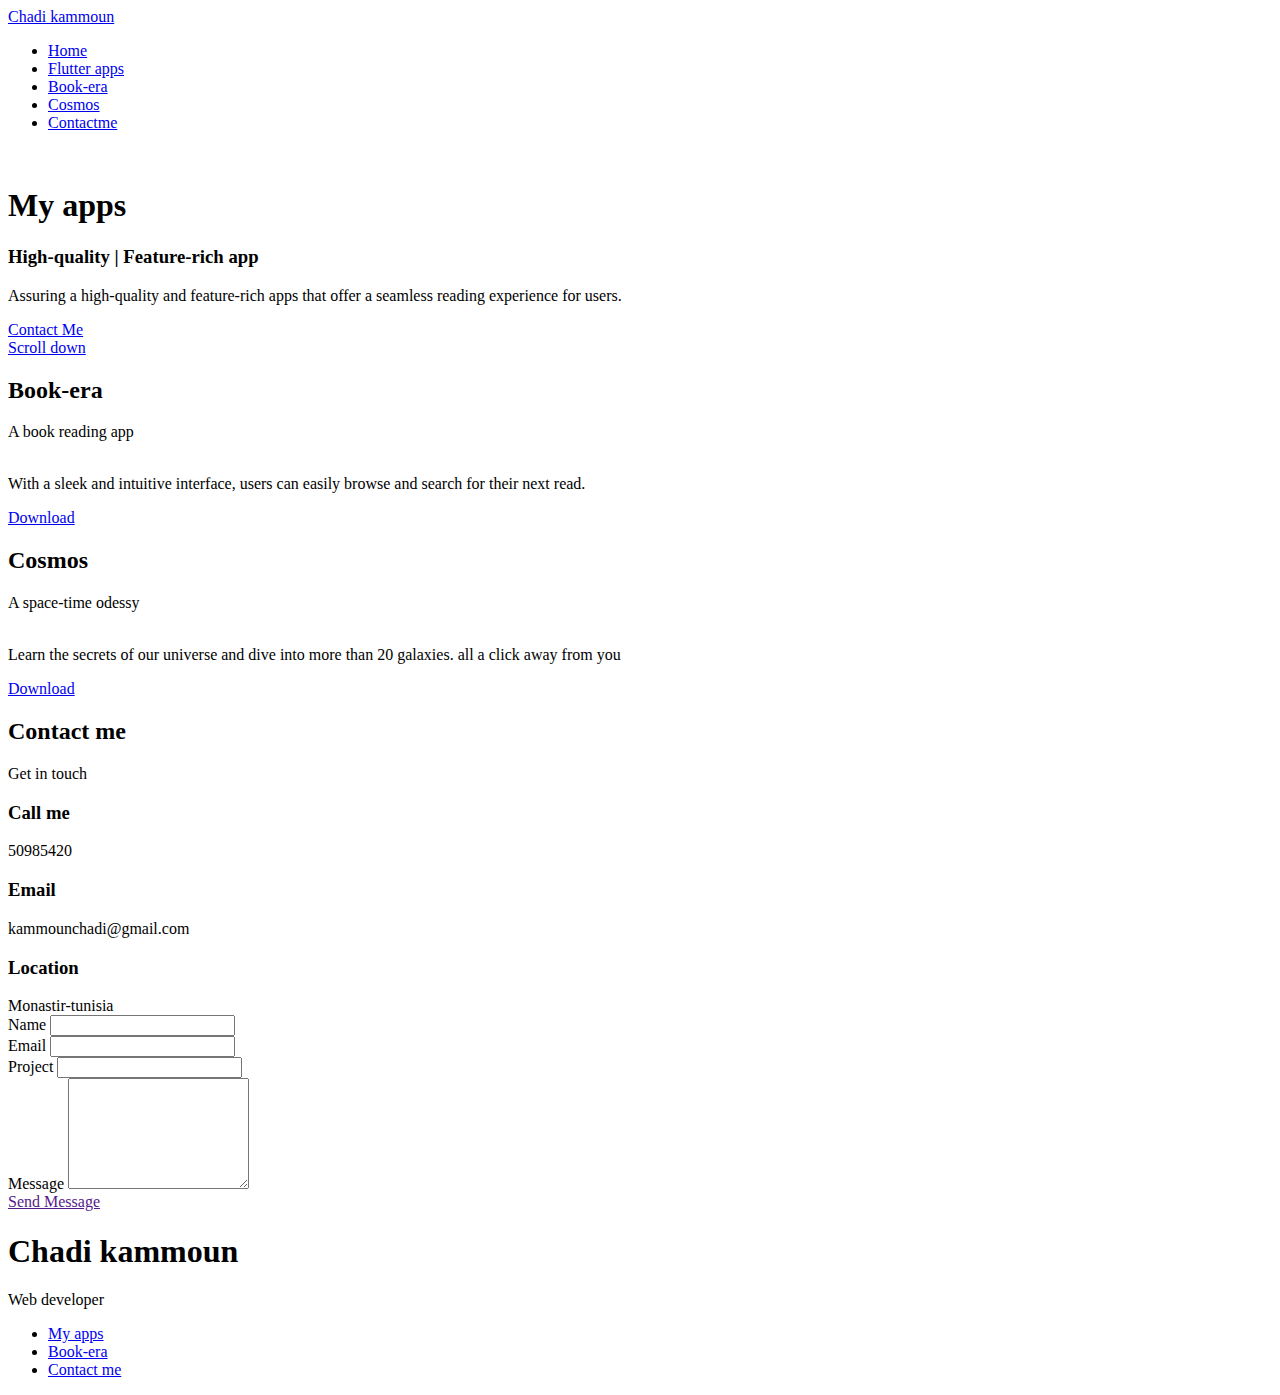
==== apps.html @ 7d557fba "Add files via upload" ====
<!DOCTYPE html>
<html lang="en">
  <head>
    <meta charset="UTF-8" />
    <meta name="viewport" content="width=device-width, initial-scale=1.0" />

    <!--==================== UNICONS ====================-->

    <link
      rel="stylesheet"
      href="https://unicons.iconscout.com/release/v4.0.0/css/line.css"
    />


    <!--==================== CSS ====================-->
    <link rel="stylesheet" href="D:\portfolio\assets\css\styles.css" />

    <title>Responsive Portfolio Website</title>
  </head>
  <body>
    <!--==================== HEADER ====================-->
    <header class="header" id="header">
      <nav class="nav container">
        <a href="#" class="nav__logo">Chadi kammoun</a>
        <div class="nav__menu" id="nav-menu">
          <ul class="nav__list grid">
            <li class="nav__item">
              <a href="D:\portfolio\index.html" class="nav__link">
                <i class="uil uil-estate nav__icon"></i>Home
              </a>
            </li>

            <li class="nav__item">
              <a href="#flutter" class="nav__link active-link">
                <i class="uil uil-user nav__icon"></i>Flutter apps
              </a>
            </li>

            <li class="nav__item">
              <a href="#bookera" class="nav__link">
                <i class="uil uil-file-alt nav__icon"></i>Book-era
              </a>
            </li>

            <li class="nav__item">
              <a href="#cosmos" class="nav__link">
                <i class="uil uil-scenery nav__icon"></i>Cosmos
              </a>
            </li>

            <li class="nav__item">
              <a href="#contact" class="nav__link">
                <i class="uil uil-message nav__icon"></i>Contactme
              </a>
            </li>
          </ul>
          <i class="uil uil-times nav__close" id="nav-close"></i>
        </div>
        <div class="nav__btns">
              <i class="uil uil-moon change-theme" id="theme-button"></i>

          <div class="nav__toggle" id="nav-toggle">
            <i class="uil uil-apps"></i>
          </div>
        </div>
      </nav>
    </header>

    <!--==================== MAIN ====================-->
    <main class="main">
      <!--==================== HOME ====================-->
      <section class="home section" id="flutter"></section>
      <div class="home__container container grid">
        <div class="home__content grid">
          <div class="home__social">
            <a
              href="https://www.linkedin.com/in/chadi-kammoun/"
              target="_blank"
              class="home__social-icon"
            >
              <i class="uil uil-linkedin-alt"></i>
            </a>

            <a
              href="https://www.behance.net/chadi-kammoun"
              target="_blank"
              class="home__social-icon"
            >
            <i class="uil uil-behance-alt"></i>
                      </a>

            <a
              href="https://github.com/scaevolar"
              target="_blank"
              class="home__social-icon"
            >
            <i class="uil uil-github-alt"></i>
            </a>
          </div>
          <div class="about__container">
            <img src="D:\portfolio\assets\img\Mobile-Smartphone-icon.png" alt="" class="about__img">
      </div>
          <div class="home__data">
            <h1 class="home__title">My apps</h1>
            <h3 class="home__subtitle">High-quality | Feature-rich app </h3>
            <p class="home__description">
              Assuring a high-quality and feature-rich apps that offer a seamless reading experience for users.
            </p>
            <a href="#contact" class="button button--flex">
              Contact Me <i class="uil uil-message button__icon"></i>
            </a>
          </div>
        </div>
        <div class="home__scroll">
          <a href="#bookera" class="home__scroll-button button--flex">
            <i class="uil uil-mouse-alt home__scroll-mouse"></i>
            <span class="home__scroll-name"></span>
            Scroll down<i class="uil uil-arrow-down home__scroll-arrow"></i>
          </a>
        </div>
      </div>
    </section>
      <!--==================== bookera ====================-->
      <section class="about section" id="bookera">
        <h2 class="section__title">Book-era</h2>
       <span class="section__subtitle">A book reading app</span>
      <div class="about__container container grid">
        <img src="D:\portfolio\assets\img\1.png" alt="" class="about__img">
        <div class="about__data">
          <p class="about__description">With a sleek and intuitive interface, users can easily browse and search for their next read.</p>
        <div class="about__buttons">
          <a  href="https://www.mediafire.com/file/nvletr0jd8be0yv/Book-era.apk/file" class="button button--flex"target="_blank">
            Download <i class="uil uil-download-alt button__icon"></i>
          </a>
        </div>
        </div>
      </div>
      </section>
      <!--==================== cosmos ====================-->
      <section class="about section" id="cosmos">
        <h2 class="section__title">Cosmos</h2>
       <span class="section__subtitle">A space-time odessy</span>
      <div class="about__container container grid">
        <img src="D:\portfolio\assets\img\c11.png" alt="" class="about__img">
        <div class="about__data">
          <p class="about__description">Learn the secrets of our universe and dive into more than 20 galaxies. all a click away from you</p>
        <div class="about__buttons">
          <a  href="https://www.mediafire.com/file/k3spjgql2p6jlhk/Cosmos.apk/file" class="button button--flex" target="_blank">
            Download <i class="uil uil-download-alt button__icon"></i>
          </a>
        </div>
        </div>
      </div>
      </section>
      

      <!--==================== CONTACT ME ====================-->
      <section class="contact section" id="contact">
        <h2 class="section__title">Contact me</h2>
        <span class="section__subtitle">Get in touch</span>
        <div class="contact__container container grid">
          <div>
            <div class="contact__information">
              <i class="uil uil-phone contact__icon"></i>
              <div>
                <h3 class="contact__title">Call me</h3>
                <span class="contact__subtitle">50985420</span>
              </div>
            </div>
              <div class="contact__information">
                <i class="uil uil-envelope contact__icon"></i>
                <div>
                  <h3 class="contact__title">Email</h3>
                  <span class="contact__subtitle">kammounchadi@gmail.com</span>
                </div>
              </div>

                <div class="contact__information">
                  <i class="uil uil-map-marker contact__icon"></i>
                  <div>
                    <h3 class="contact__title">Location</h3>
                    <span class="contact__subtitle">Monastir-tunisia</span>
                  </div>

            </div>
          </div>
          <form action="" class="contract__form grid">
            <div class="contact__inputs grid">
              <div class="contact__content">
                <label for="" class="contact__label">Name</label>
                <input type="text" class="contact__input">
              </div>
              <div class="contact__content">
                <label for="" class="contact__label">Email</label>
                <input type="email" class="contact__input">
              </div>
            </div>
            <div class="contact__content">
              <label for="" class="contact__label">Project</label>
              <input type="text" class="contact__input">
            </div>
            <div class="contact__content">
              <label for="" class="contact__label">Message</label>
              <textarea name="" id="" cols="0" rows="7" class="contact__input"></textarea>
            </div>
            <div>
              <a href="" class="button button--flex">Send Message
                <i class="uil" class="uil-message button__icon"></i>
              </a>
            </div>
          </form>
        </div>
      </section>
    </main>

    <!--==================== FOOTER ====================-->
    <footer class="footer">
      <div class="footer__bg">
        <div class="footer__container container grid">
          <div>
            <h1 class="footer__title">Chadi kammoun</h1>
            <span class="footer__subtitle">Web developer</span>
          </div>
          <ul class="footer__links">
            <li>
              <a href="#flutter" class="footer__link">My apps</a>
            </li>
            <li>
              <a href="#bookera" class="footer__link">Book-era</a>
            </li>
            <li>
              <a href="#contact" class="footer__link">Contact me</a>
            </li>
          </ul>
          <div class="footer__socials">
            <a href="https://www.facebook.com/chadii6/" class="footer__socials">
              <i class="uil uil-facebook-f"></i>
            </a>
            <a href="https://www.instagram.com/chadikammoun/" class="footer__socials">
              <i class="uil uil-instagram"></i>
            </a>
          </div>
        </div>
      </div>
    </footer>

    <!--==================== SCROLL TOP ====================-->
<a href="#" class="scrollup" id="scroll-up">
  <i class="uil uil-arrow-up scrollup__icon"></i>
</a>
    <!--==================== SWIPER JS ====================-->
    <script src="D:\portfolio\assets\js\swiper-bundle.min.js"></script>

    <!--==================== MAIN JS ====================-->
    <script src="assets/js/main.js"></script>
  </body>
</html>
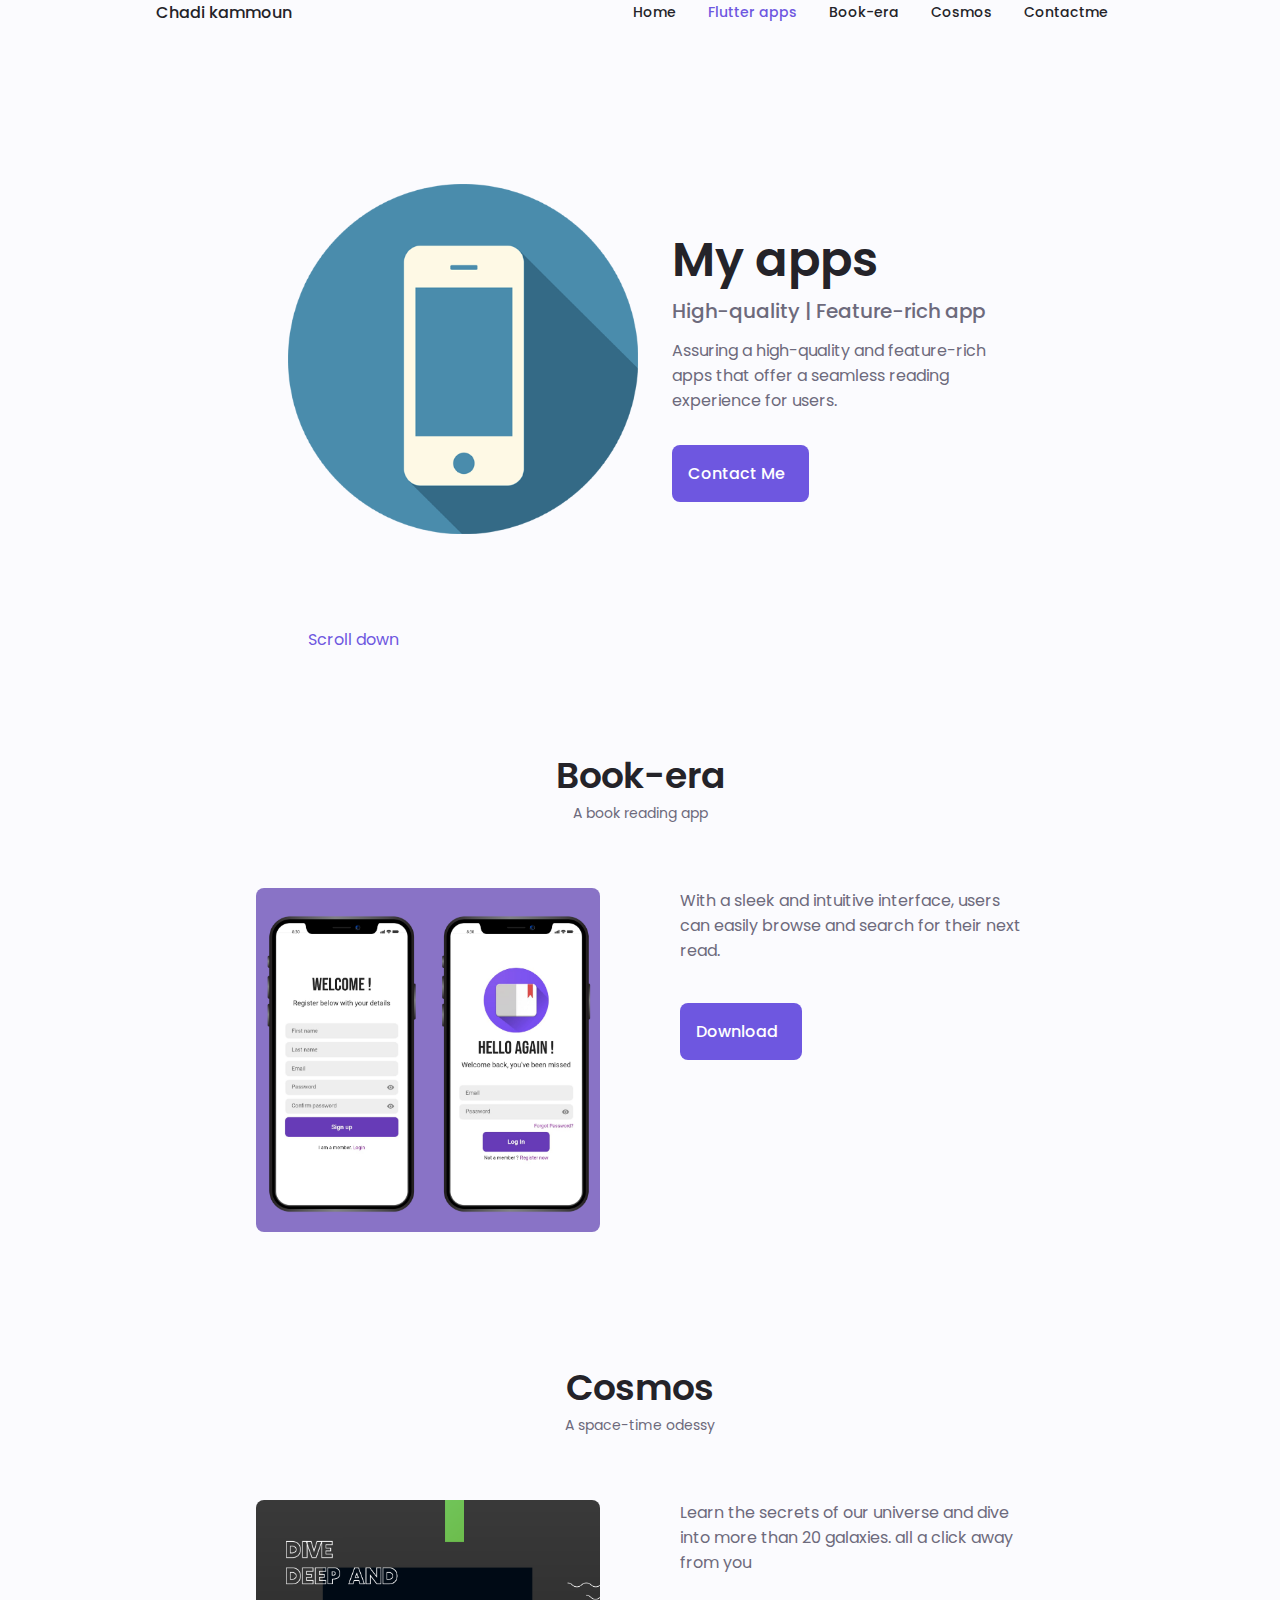
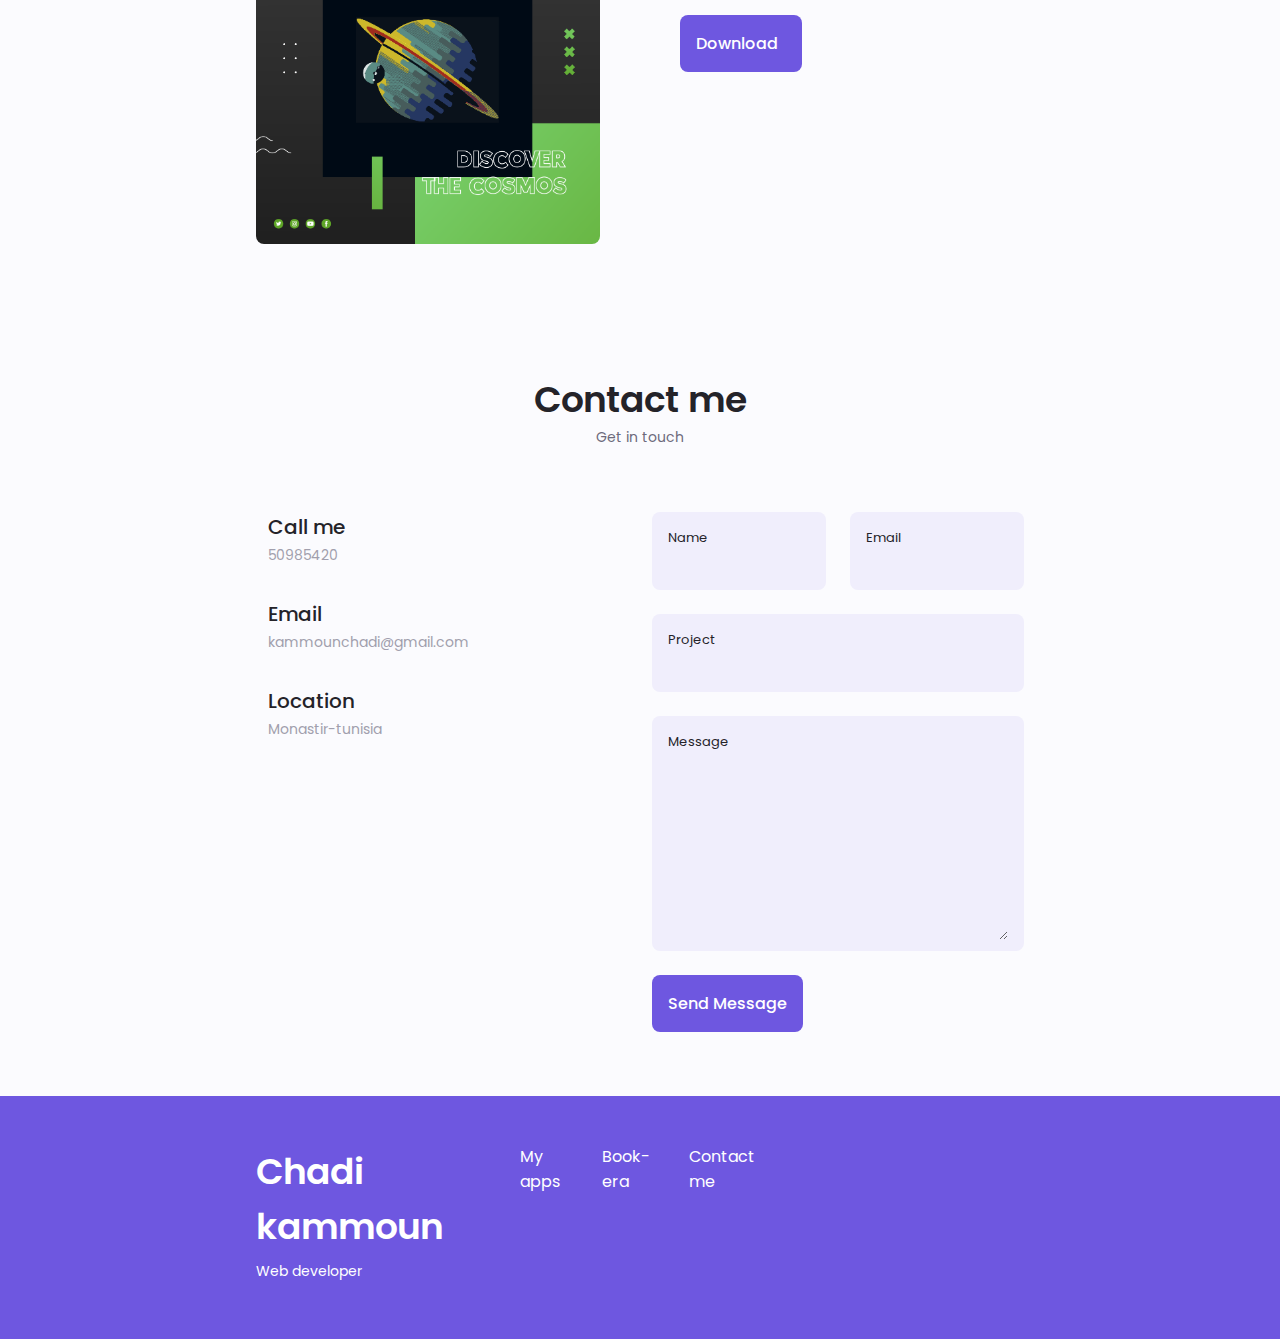
==== commit 0b490a38: "Update apps.html" ====
--- a/apps.html
+++ b/apps.html
@@ -13,7 +13,7 @@
 
 
     <!--==================== CSS ====================-->
-    <link rel="stylesheet" href="D:\portfolio\assets\css\styles.css" />
+    <link rel="stylesheet" href="assets\css\styles.css" />
 
     <title>Responsive Portfolio Website</title>
   </head>
@@ -25,7 +25,7 @@
         <div class="nav__menu" id="nav-menu">
           <ul class="nav__list grid">
             <li class="nav__item">
-              <a href="D:\portfolio\index.html" class="nav__link">
+              <a href="index.html" class="nav__link">
                 <i class="uil uil-estate nav__icon"></i>Home
               </a>
             </li>
@@ -98,7 +98,7 @@
             </a>
           </div>
           <div class="about__container">
-            <img src="D:\portfolio\assets\img\Mobile-Smartphone-icon.png" alt="" class="about__img">
+            <img src="assets\img\Mobile-Smartphone-icon.png" alt="" class="about__img">
       </div>
           <div class="home__data">
             <h1 class="home__title">My apps</h1>
@@ -125,7 +125,7 @@
         <h2 class="section__title">Book-era</h2>
        <span class="section__subtitle">A book reading app</span>
       <div class="about__container container grid">
-        <img src="D:\portfolio\assets\img\1.png" alt="" class="about__img">
+        <img src="assets\img\1.png" alt="" class="about__img">
         <div class="about__data">
           <p class="about__description">With a sleek and intuitive interface, users can easily browse and search for their next read.</p>
         <div class="about__buttons">
@@ -141,7 +141,7 @@
         <h2 class="section__title">Cosmos</h2>
        <span class="section__subtitle">A space-time odessy</span>
       <div class="about__container container grid">
-        <img src="D:\portfolio\assets\img\c11.png" alt="" class="about__img">
+        <img src="assets\img\c11.png" alt="" class="about__img">
         <div class="about__data">
           <p class="about__description">Learn the secrets of our universe and dive into more than 20 galaxies. all a click away from you</p>
         <div class="about__buttons">
@@ -249,7 +249,7 @@
   <i class="uil uil-arrow-up scrollup__icon"></i>
 </a>
     <!--==================== SWIPER JS ====================-->
-    <script src="D:\portfolio\assets\js\swiper-bundle.min.js"></script>
+    <script src="assets\js\swiper-bundle.min.js"></script>
 
     <!--==================== MAIN JS ====================-->
     <script src="assets/js/main.js"></script>
